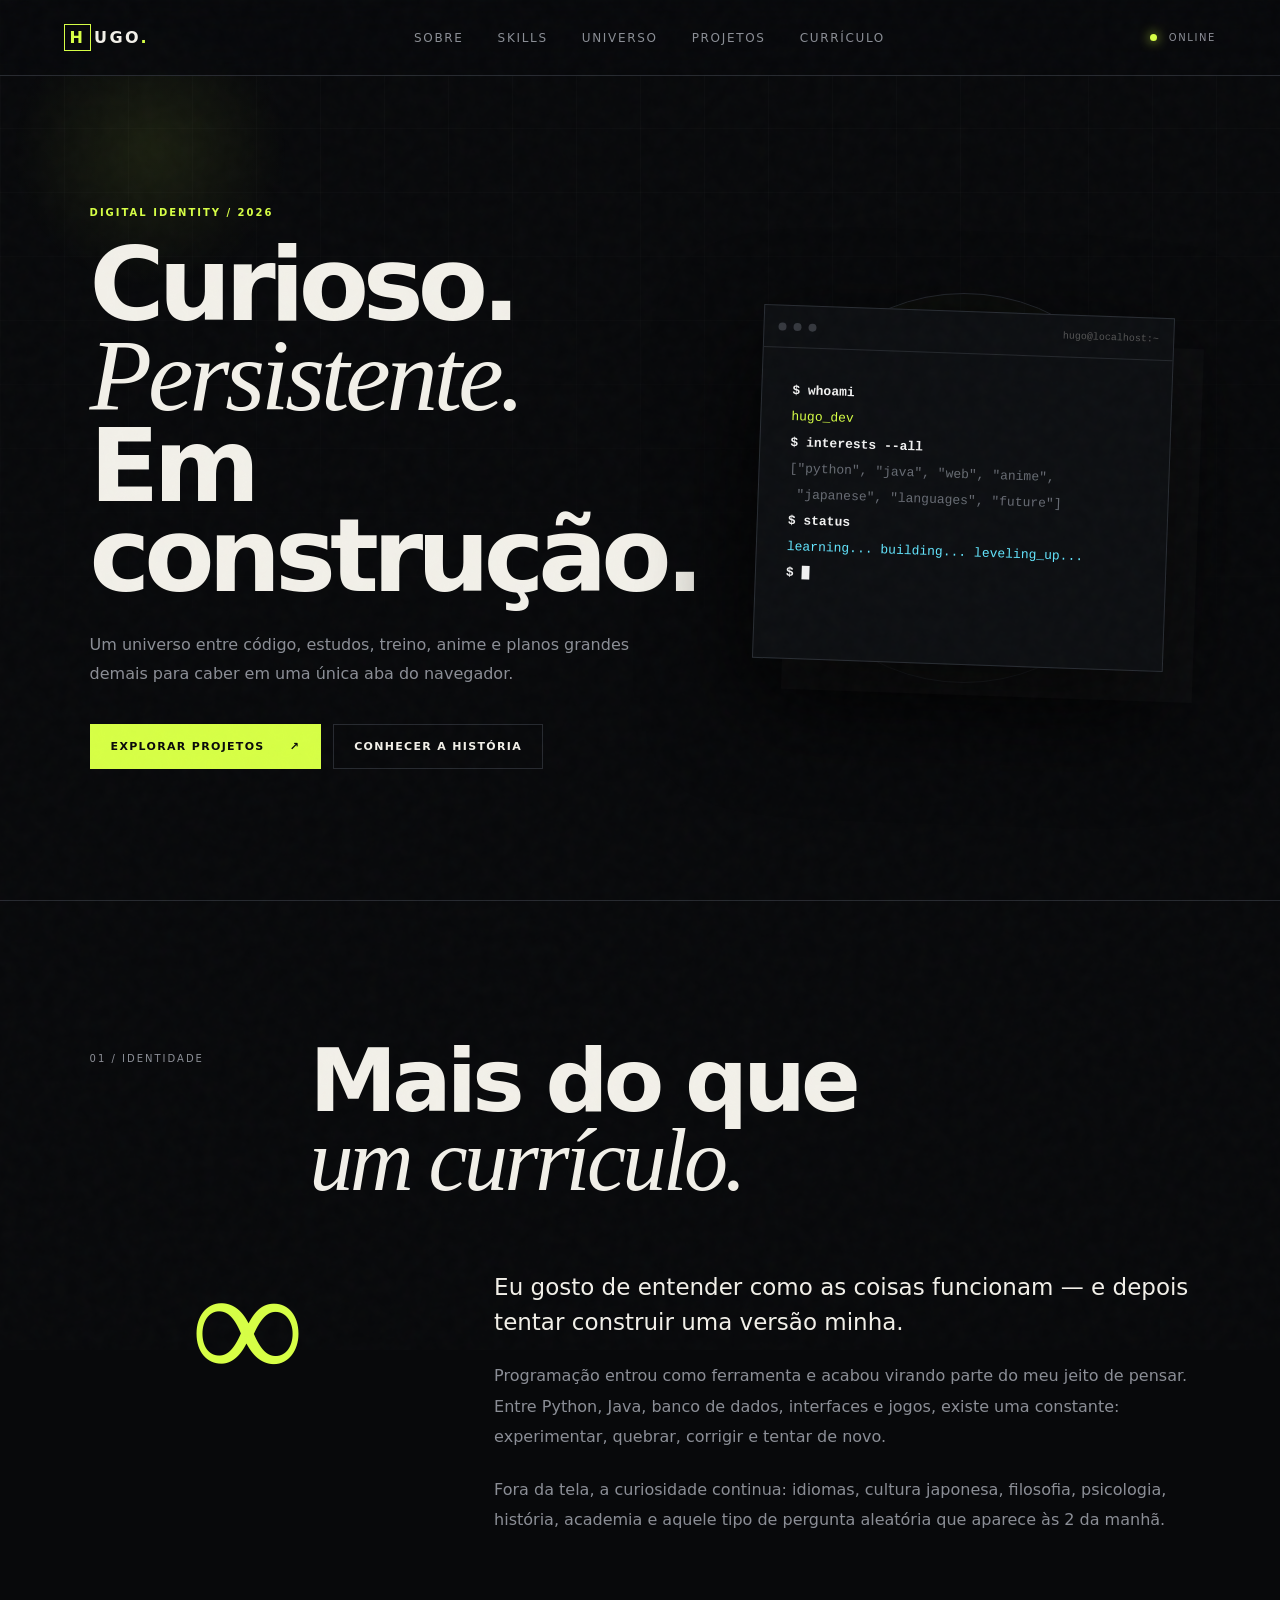
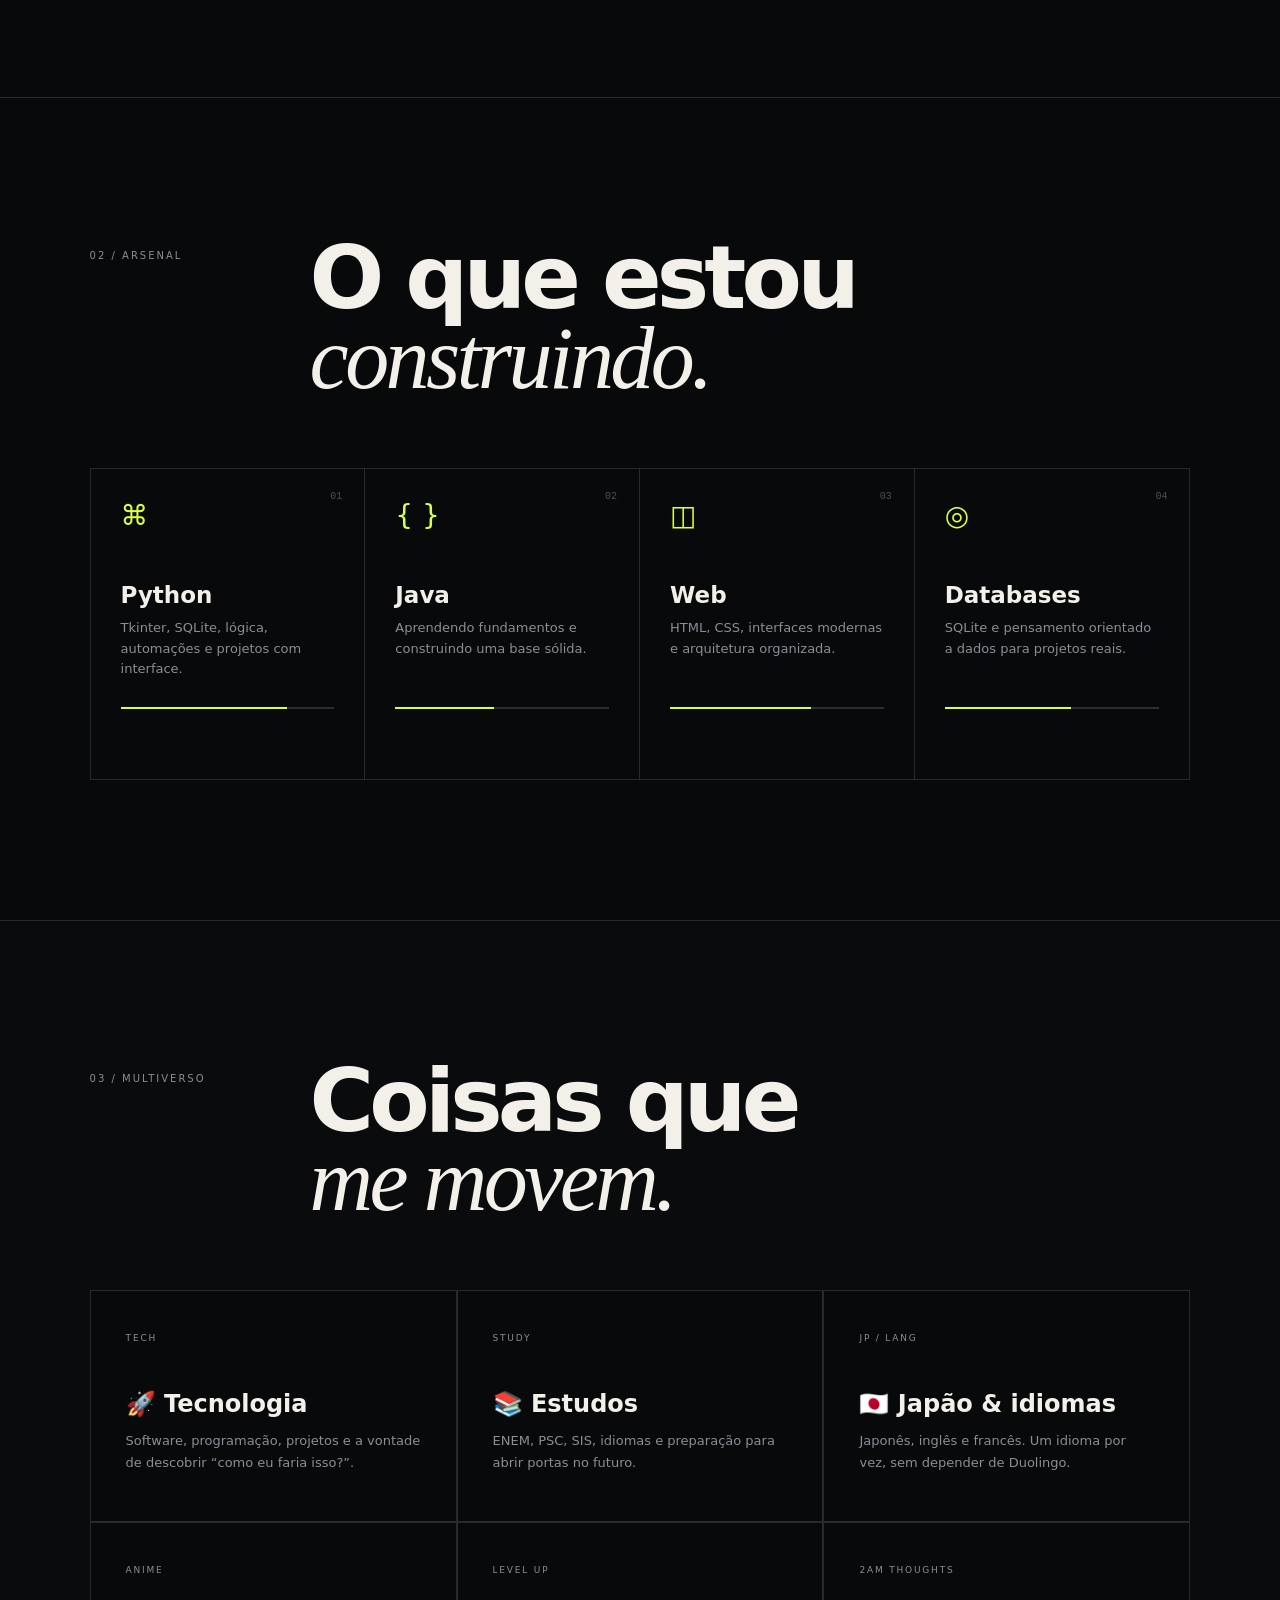
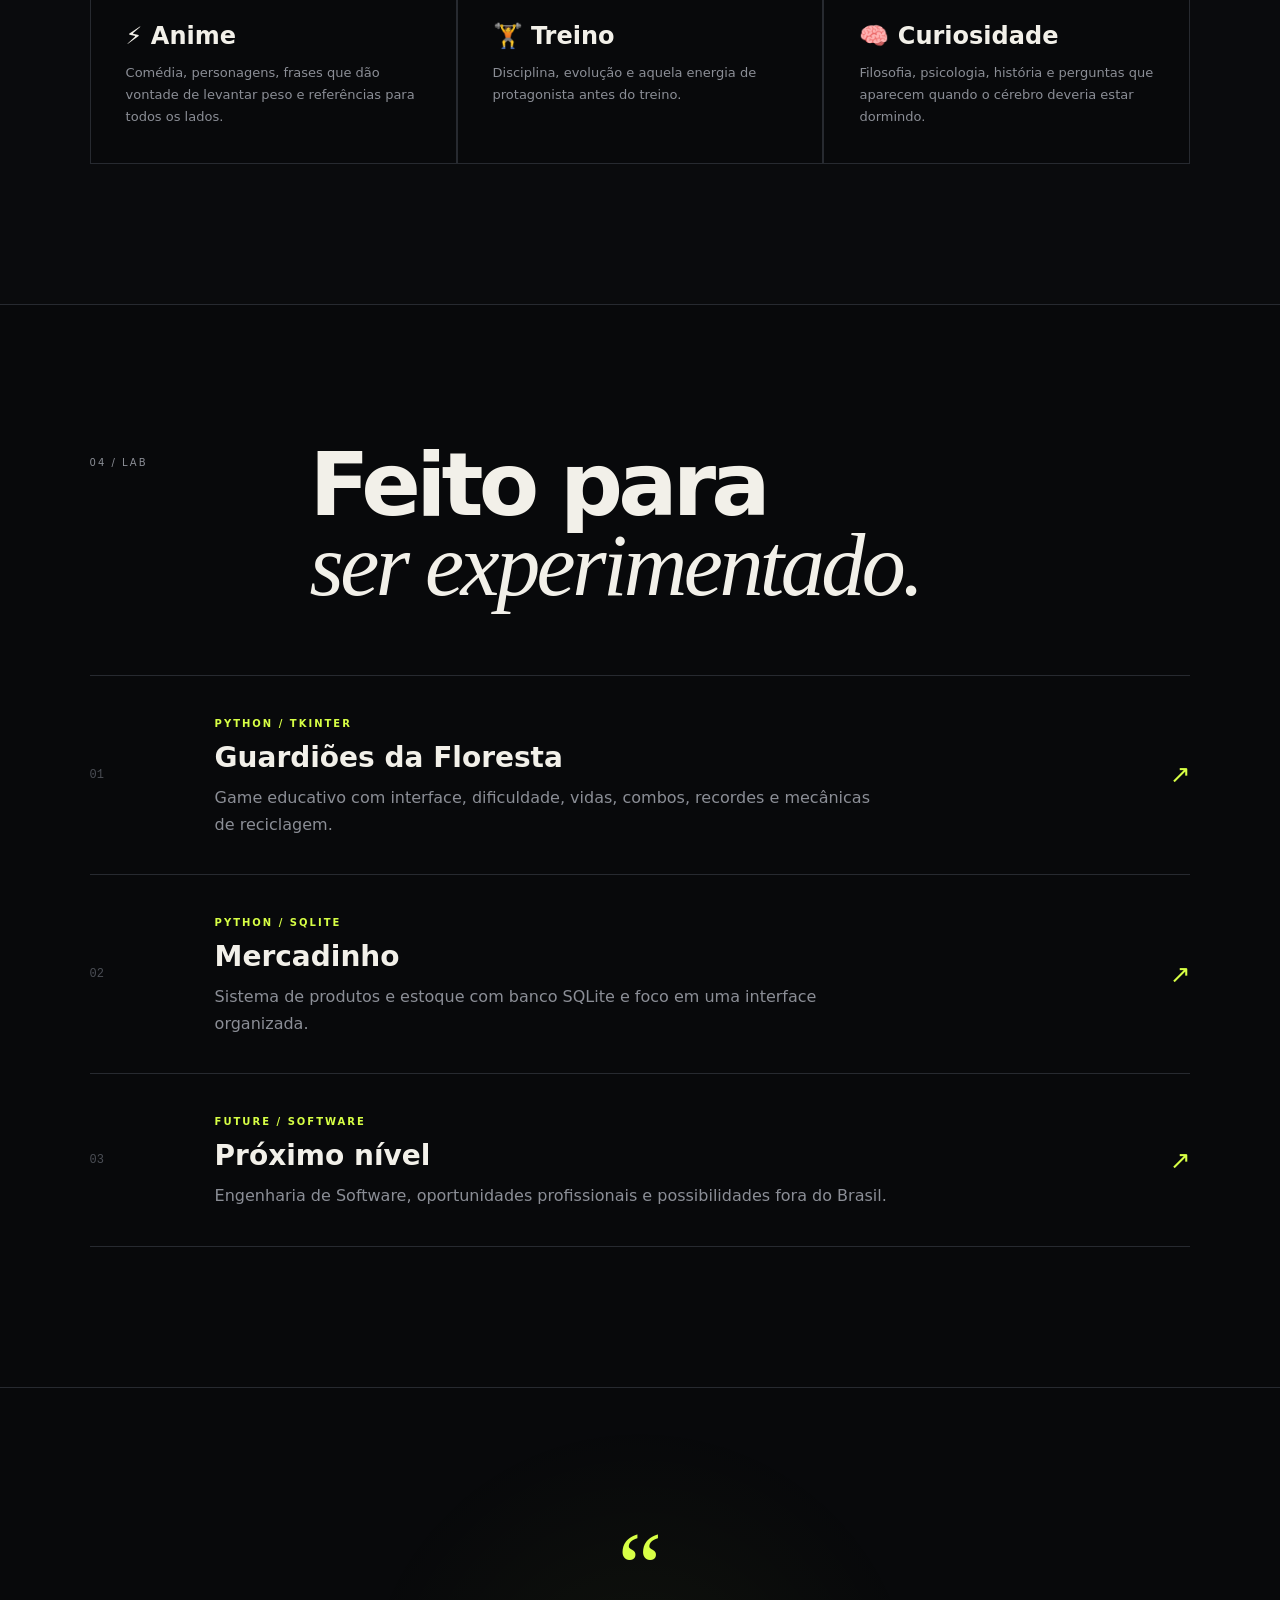
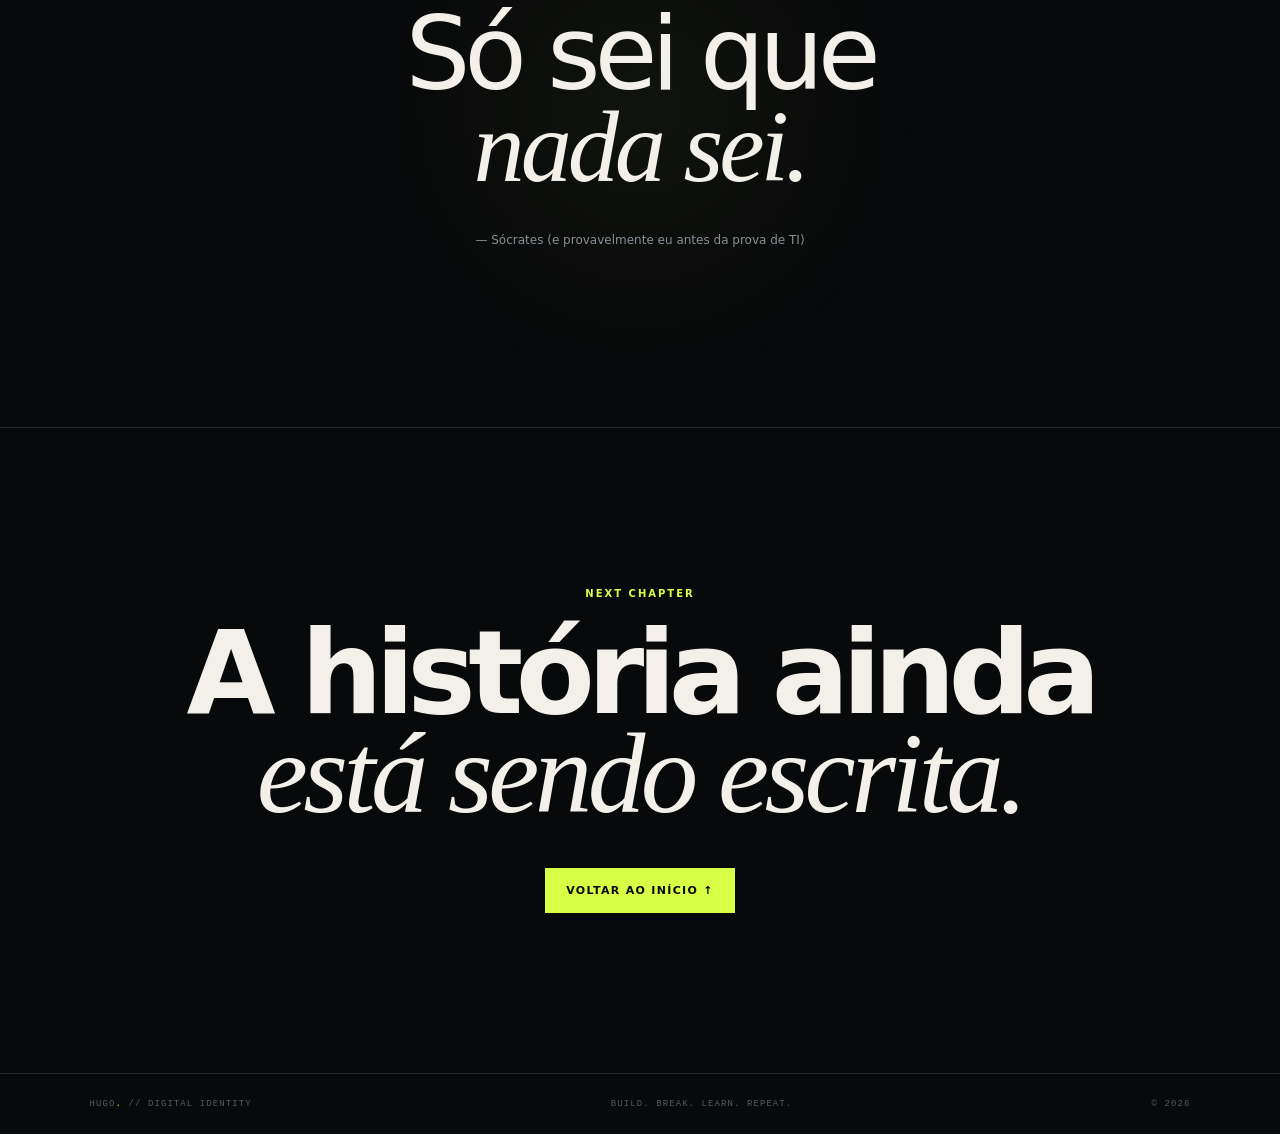
==== index.html @ a8175e3c "Primeiro commit" ====
<!DOCTYPE html>
<html lang="pt-BR">
<head>
  <meta charset="UTF-8">
  <meta name="viewport" content="width=device-width, initial-scale=1.0">
  <meta name="description" content="Portfólio pessoal de Hugo — tecnologia, estudos, programação, anime, academia e planos para o futuro.">
  <title>HUGO // Digital Identity</title>
  <link rel="stylesheet" href="style.css">
</head>
<body>
  <div class="noise"></div>
  <div class="cursor-glow"></div>

  <header class="nav">
    <a class="brand" href="#inicio"><span>H</span>UGO<span class="dot">.</span></a>
<nav>
    <a href="paginas/sobre.html">Sobre</a>
    <a href="#skills">Skills</a>
    <a href="#universo">Universo</a>
    <a href="paginas/projetos.html">Projetos</a>
    <a href="paginas/curriculo.html">Currículo</a>
</nav>
    <a class="nav-status" href="paginas/contato.html">
    <i></i> ONLINE
</a>
  </header>

  <main>
    <section id="inicio" class="hero">
      <div class="hero-copy reveal">
        <p class="eyebrow">DIGITAL IDENTITY / 2026</p>
        <h1>Curioso.<br><em>Persistente.</em><br>Em construção.</h1>
        <p class="hero-text">
          Um universo entre código, estudos, treino, anime e planos grandes demais
          para caber em uma única aba do navegador.
        </p>
        <div class="hero-actions">
          <a class="btn primary" href="#projetos">Explorar projetos <span>↗</span></a>
          <a class="btn ghost" href="#sobre">Conhecer a história</a>
        </div>
      </div>

      <div class="hero-card reveal">
        <div class="terminal">
          <div class="terminal-top"><span></span><span></span><span></span><small>hugo@localhost:~</small></div>
          <div class="terminal-body">
            <p><b>$ whoami</b></p>
            <p class="green">hugo_dev</p>
            <p><b>$ interests --all</b></p>
            <p class="muted">["python", "java", "web", "anime",</p>
            <p class="muted">&nbsp;"japanese", "languages", "future"]</p>
            <p><b>$ status</b></p>
            <p class="cyan">learning... building... leveling_up...</p>
            <p><b>$ █</b></p>
          </div>
        </div>
        <div class="orb"></div>
      </div>
    </section>

    <section id="sobre" class="section about">
      <div class="section-head">
        <span>01 / IDENTIDADE</span>
        <h2>Mais do que<br><em>um currículo.</em></h2>
      </div>
      <div class="about-grid">
        <div class="big-number">∞</div>
        <div>
          <p class="lead">Eu gosto de entender como as coisas funcionam — e depois tentar construir uma versão minha.</p>
          <p>Programação entrou como ferramenta e acabou virando parte do meu jeito de pensar. Entre Python, Java, banco de dados, interfaces e jogos, existe uma constante: experimentar, quebrar, corrigir e tentar de novo.</p>
          <p>Fora da tela, a curiosidade continua: idiomas, cultura japonesa, filosofia, psicologia, história, academia e aquele tipo de pergunta aleatória que aparece às 2 da manhã.</p>
        </div>
      </div>
    </section>

    <section id="skills" class="section">
      <div class="section-head">
        <span>02 / ARSENAL</span>
        <h2>O que estou<br><em>construindo.</em></h2>
      </div>
      <div class="skills-grid">
        <article class="skill-card featured"><span class="num">01</span><div class="icon">⌘</div><h3>Python</h3><p>Tkinter, SQLite, lógica, automações e projetos com interface.</p><div class="bar"><i style="width:78%"></i></div></article>
        <article class="skill-card"><span class="num">02</span><div class="icon">{ }</div><h3>Java</h3><p>Aprendendo fundamentos e construindo uma base sólida.</p><div class="bar"><i style="width:46%"></i></div></article>
        <article class="skill-card"><span class="num">03</span><div class="icon">◫</div><h3>Web</h3><p>HTML, CSS, interfaces modernas e arquitetura organizada.</p><div class="bar"><i style="width:66%"></i></div></article>
        <article class="skill-card"><span class="num">04</span><div class="icon">◎</div><h3>Databases</h3><p>SQLite e pensamento orientado a dados para projetos reais.</p><div class="bar"><i style="width:59%"></i></div></article>
      </div>
    </section>

    <section id="universo" class="section universe">
      <div class="section-head">
        <span>03 / MULTIVERSO</span>
        <h2>Coisas que<br><em>me movem.</em></h2>
      </div>
      <div class="universe-grid">
        <div class="universe-card tech"><span>TECH</span><h3>🚀 Tecnologia</h3><p>Software, programação, projetos e a vontade de descobrir “como eu faria isso?”.</p></div>
        <div class="universe-card study"><span>STUDY</span><h3>📚 Estudos</h3><p>ENEM, PSC, SIS, idiomas e preparação para abrir portas no futuro.</p></div>
        <div class="universe-card japan"><span>JP / LANG</span><h3>🇯🇵 Japão & idiomas</h3><p>Japonês, inglês e francês. Um idioma por vez, sem depender de Duolingo.</p></div>
        <div class="universe-card anime"><span>ANIME</span><h3>⚡ Anime</h3><p>Comédia, personagens, frases que dão vontade de levantar peso e referências para todos os lados.</p></div>
        <div class="universe-card gym"><span>LEVEL UP</span><h3>🏋️ Treino</h3><p>Disciplina, evolução e aquela energia de protagonista antes do treino.</p></div>
        <div class="universe-card mind"><span>2AM THOUGHTS</span><h3>🧠 Curiosidade</h3><p>Filosofia, psicologia, história e perguntas que aparecem quando o cérebro deveria estar dormindo.</p></div>
      </div>
    </section>

    <section id="projetos" class="section projects">
      <div class="section-head">
        <span>04 / LAB</span>
        <h2>Feito para<br><em>ser experimentado.</em></h2>
      </div>
      <div class="project-list">
        <article class="project">
          <div class="project-index">01</div>
          <div><span class="tag">PYTHON / TKINTER</span><h3>Guardiões da Floresta</h3><p>Game educativo com interface, dificuldade, vidas, combos, recordes e mecânicas de reciclagem.</p></div>
          <span class="arrow">↗</span>
        </article>
        <article class="project">
          <div class="project-index">02</div>
          <div><span class="tag">PYTHON / SQLITE</span><h3>Mercadinho</h3><p>Sistema de produtos e estoque com banco SQLite e foco em uma interface organizada.</p></div>
          <span class="arrow">↗</span>
        </article>
        <article class="project">
          <div class="project-index">03</div>
          <div><span class="tag">FUTURE / SOFTWARE</span><h3>Próximo nível</h3><p>Engenharia de Software, oportunidades profissionais e possibilidades fora do Brasil.</p></div>
          <span class="arrow">↗</span>
        </article>
      </div>
    </section>

    <section class="quote-section">
      <div class="quote-mark">“</div>
      <blockquote>Só sei que<br><em>nada sei.</em></blockquote>
      <p>— Sócrates (e provavelmente eu antes da prova de TI)</p>
    </section>

    <section id="contato" class="cta">
      <p class="eyebrow">NEXT CHAPTER</p>
      <h2>A história ainda<br><em>está sendo escrita.</em></h2>
      <a class="btn primary" href="#inicio">Voltar ao início ↑</a>
    </section>
  </main>

  <footer>
    <span>HUGO<span class="dot">.</span> // DIGITAL IDENTITY</span>
    <span>BUILD. BREAK. LEARN. REPEAT.</span>
    <span>© 2026</span>
  </footer>

  <script>
    const glow = document.querySelector('.cursor-glow');
    window.addEventListener('pointermove', e => {
      glow.style.transform = `translate(${e.clientX - 150}px, ${e.clientY - 150}px)`;
    });

    const observer = new IntersectionObserver(entries => {
      entries.forEach(entry => {
        if (entry.isIntersecting) entry.target.classList.add('visible');
      });
    }, { threshold: .12 });

    document.querySelectorAll('.reveal, .section, .project, .skill-card, .universe-card').forEach(el => observer.observe(el));
  </script>
</body>
</html>
---- style.css ----
:root{
  --bg:#08090b; --panel:#101216; --text:#f2f0e9; --muted:#8b8e96;
  --line:#272a30; --accent:#d7ff45; --cyan:#63e6ff;
  --serif:Georgia,"Times New Roman",serif; --sans:Inter,ui-sans-serif,system-ui,-apple-system,BlinkMacSystemFont,"Segoe UI",sans-serif;
}
*{box-sizing:border-box;margin:0;padding:0}
html{scroll-behavior:smooth}
body{background:var(--bg);color:var(--text);font-family:var(--sans);overflow-x:hidden}
body:before{content:"";position:fixed;inset:0;pointer-events:none;background-image:linear-gradient(rgba(255,255,255,.025) 1px,transparent 1px),linear-gradient(90deg,rgba(255,255,255,.025) 1px,transparent 1px);background-size:64px 64px;mask-image:linear-gradient(to bottom,black,transparent 90%);z-index:-2}
.noise{position:fixed;inset:-50%;opacity:.035;z-index:20;pointer-events:none;background-image:url("data:image/svg+xml,%3Csvg viewBox='0 0 180 180' xmlns='http://www.w3.org/2000/svg'%3E%3Cfilter id='n'%3E%3CfeTurbulence type='fractalNoise' baseFrequency='.8' numOctaves='4' stitchTiles='stitch'/%3E%3C/filter%3E%3Crect width='100%25' height='100%25' filter='url(%23n)' opacity='.7'/%3E%3C/svg%3E")}
.cursor-glow{position:fixed;width:300px;height:300px;border-radius:50%;background:radial-gradient(circle,rgba(215,255,69,.09),transparent 65%);pointer-events:none;z-index:-1;transition:transform .12s ease}
.nav{height:76px;border-bottom:1px solid var(--line);display:flex;align-items:center;justify-content:space-between;padding:0 clamp(24px,5vw,80px);position:sticky;top:0;background:rgba(8,9,11,.82);backdrop-filter:blur(18px);z-index:10}
.brand{color:var(--text);font-weight:900;letter-spacing:.15em;text-decoration:none}.brand span:first-child{display:inline-grid;place-items:center;width:27px;height:27px;border:1px solid var(--accent);color:var(--accent);margin-right:3px}.dot{color:var(--accent)}
.nav nav{display:flex;gap:34px}.nav nav a{color:var(--muted);text-decoration:none;font-size:12px;text-transform:uppercase;letter-spacing:.14em;transition:.2s}.nav nav a:hover{color:var(--text)}
.nav-status{color:var(--muted);font-size:10px;letter-spacing:.16em;text-decoration:none}.nav-status i{display:inline-block;width:7px;height:7px;border-radius:50%;background:var(--accent);margin-right:7px;box-shadow:0 0 12px var(--accent)}
.hero{min-height:calc(100vh - 76px);display:grid;grid-template-columns:1.05fr .95fr;align-items:center;gap:60px;padding:80px clamp(24px,7vw,120px);position:relative}
.eyebrow,.tag{font-size:10px;letter-spacing:.2em;color:var(--accent);font-weight:800}
.hero h1{font-size:clamp(56px,8vw,112px);line-height:.88;letter-spacing:-.06em;margin:22px 0 30px;font-weight:800}.hero h1 em,h2 em,blockquote em{font-family:var(--serif);font-weight:400;letter-spacing:-.04em}
.hero-text{max-width:540px;color:var(--muted);line-height:1.8;font-size:16px}
.hero-actions{display:flex;gap:12px;margin-top:35px;flex-wrap:wrap}
.btn{display:inline-flex;align-items:center;gap:25px;text-decoration:none;padding:15px 20px;border:1px solid var(--line);font-size:11px;text-transform:uppercase;letter-spacing:.12em;font-weight:800;transition:.25s}.btn.primary{background:var(--accent);border-color:var(--accent);color:#090a0a}.btn.primary:hover{transform:translateY(-3px);box-shadow:0 10px 35px rgba(215,255,69,.15)}.btn.ghost{color:var(--text)}.btn.ghost:hover{border-color:#555}
.hero-card{height:520px;position:relative;display:grid;place-items:center}.terminal{width:min(100%,520px);background:#0d0f12;border:1px solid #292d33;box-shadow:30px 30px 0 rgba(255,255,255,.02),0 40px 100px #000;transform:rotate(2deg);z-index:2}.terminal-top{height:42px;border-bottom:1px solid #25282d;display:flex;align-items:center;gap:7px;padding:0 14px}.terminal-top span{width:8px;height:8px;border-radius:50%;background:#35383e}.terminal-top small{margin-left:auto;color:#555;font:10px monospace}.terminal-body{padding:30px;font:13px/2 monospace;min-height:310px}.terminal-body b{color:#f1f1f1}.green{color:var(--accent)}.cyan{color:var(--cyan)}.muted{color:#676b73}.orb{position:absolute;width:390px;height:390px;border-radius:50%;border:1px solid #272b31;box-shadow:inset 0 0 100px rgba(215,255,69,.035);background:radial-gradient(circle at 35% 30%,rgba(215,255,69,.11),transparent 30%,rgba(255,255,255,.01) 65%,transparent 66%)}
.section{padding:140px clamp(24px,7vw,120px);border-top:1px solid var(--line)}
.section-head{display:grid;grid-template-columns:180px 1fr;gap:40px;margin-bottom:70px}.section-head>span{font-size:10px;letter-spacing:.2em;color:var(--muted);padding-top:12px}.section h2{font-size:clamp(48px,7vw,88px);line-height:.9;letter-spacing:-.055em}
.about-grid{display:grid;grid-template-columns:.35fr 1fr;gap:60px;max-width:1000px;margin-left:auto}.big-number{font-size:160px;line-height:.7;color:var(--accent);font-family:var(--serif)}.about-grid p{color:var(--muted);line-height:1.9;margin-bottom:22px;max-width:700px}.about-grid .lead{font-size:23px;line-height:1.5;color:var(--text)}
.skills-grid{display:grid;grid-template-columns:repeat(4,1fr);border:1px solid var(--line)}.skill-card{padding:30px;border-right:1px solid var(--line);min-height:310px;position:relative;transition:.3s}.skill-card:last-child{border-right:0}.skill-card:hover{background:#0d0f12;transform:translateY(-6px)}.num{position:absolute;right:22px;top:22px;color:#4c4f55;font:10px monospace}.icon{font-size:28px;color:var(--accent);margin-bottom:50px}.skill-card h3{font-size:23px;margin-bottom:10px}.skill-card p{font-size:13px;line-height:1.6;color:var(--muted);min-height:64px}.bar{height:2px;background:#2b2e34;margin-top:25px}.bar i{display:block;height:100%;background:var(--accent)}
.universe{background:#0a0b0d}.universe-grid{display:grid;grid-template-columns:repeat(3,1fr);gap:2px;background:var(--line);border:1px solid var(--line)}.universe-card{background:var(--bg);padding:35px;min-height:230px;transition:.3s}.universe-card:hover{background:#111318}.universe-card span{font-size:9px;letter-spacing:.2em;color:var(--muted)}.universe-card h3{font-size:24px;margin:45px 0 12px}.universe-card p{color:var(--muted);line-height:1.7;font-size:13px}
.project-list{border-top:1px solid var(--line)}.project{display:grid;grid-template-columns:90px 1fr 60px;gap:35px;align-items:center;padding:36px 0;border-bottom:1px solid var(--line);transition:.25s}.project:hover{padding-left:15px;background:linear-gradient(90deg,rgba(215,255,69,.035),transparent)}.project-index{color:#4b4e55;font:12px monospace}.project h3{font-size:28px;margin:10px 0}.project p{color:var(--muted);max-width:680px;line-height:1.7}.arrow{font-size:25px;color:var(--accent);text-align:right}
.quote-section{padding:180px 24px;text-align:center;border-top:1px solid var(--line);background:radial-gradient(circle at center,rgba(215,255,69,.045),transparent 40%)}.quote-mark{font:100px/0 var(--serif);color:var(--accent)}blockquote{font-size:clamp(50px,8vw,105px);line-height:.9;letter-spacing:-.06em;margin:40px 0} .quote-section p{color:var(--muted);font-size:12px}
.cta{padding:160px 24px;text-align:center;border-top:1px solid var(--line)}.cta h2{font-size:clamp(55px,9vw,125px);line-height:.86;letter-spacing:-.065em;margin:25px 0 45px}
footer{border-top:1px solid var(--line);padding:25px clamp(24px,7vw,120px);display:flex;justify-content:space-between;color:#55585e;font:9px monospace;letter-spacing:.12em}
.reveal,.section,.project,.skill-card,.universe-card{opacity:0;transform:translateY(24px);transition:opacity .7s ease,transform .7s ease}.visible{opacity:1;transform:none}
@media(max-width:900px){.nav nav{display:none}.hero{grid-template-columns:1fr;padding-top:60px}.hero-card{height:390px}.skills-grid{grid-template-columns:1fr 1fr}.skill-card:nth-child(2){border-right:0}.skill-card:nth-child(-n+2){border-bottom:1px solid var(--line)}.universe-grid{grid-template-columns:1fr 1fr}.section-head{grid-template-columns:1fr;gap:15px}.about-grid{grid-template-columns:1fr}.big-number{display:none}}
@media(max-width:600px){.hero h1{font-size:58px}.hero-card{height:300px}.terminal{transform:rotate(0);font-size:11px}.orb{width:260px;height:260px}.skills-grid,.universe-grid{grid-template-columns:1fr}.skill-card{border-right:0!important;border-bottom:1px solid var(--line)}.skill-card:last-child{border-bottom:0}.project{grid-template-columns:35px 1fr 25px;gap:10px}.project h3{font-size:21px}.project p{font-size:12px}.quote-section{padding:120px 20px}footer{gap:12px;flex-direction:column}}
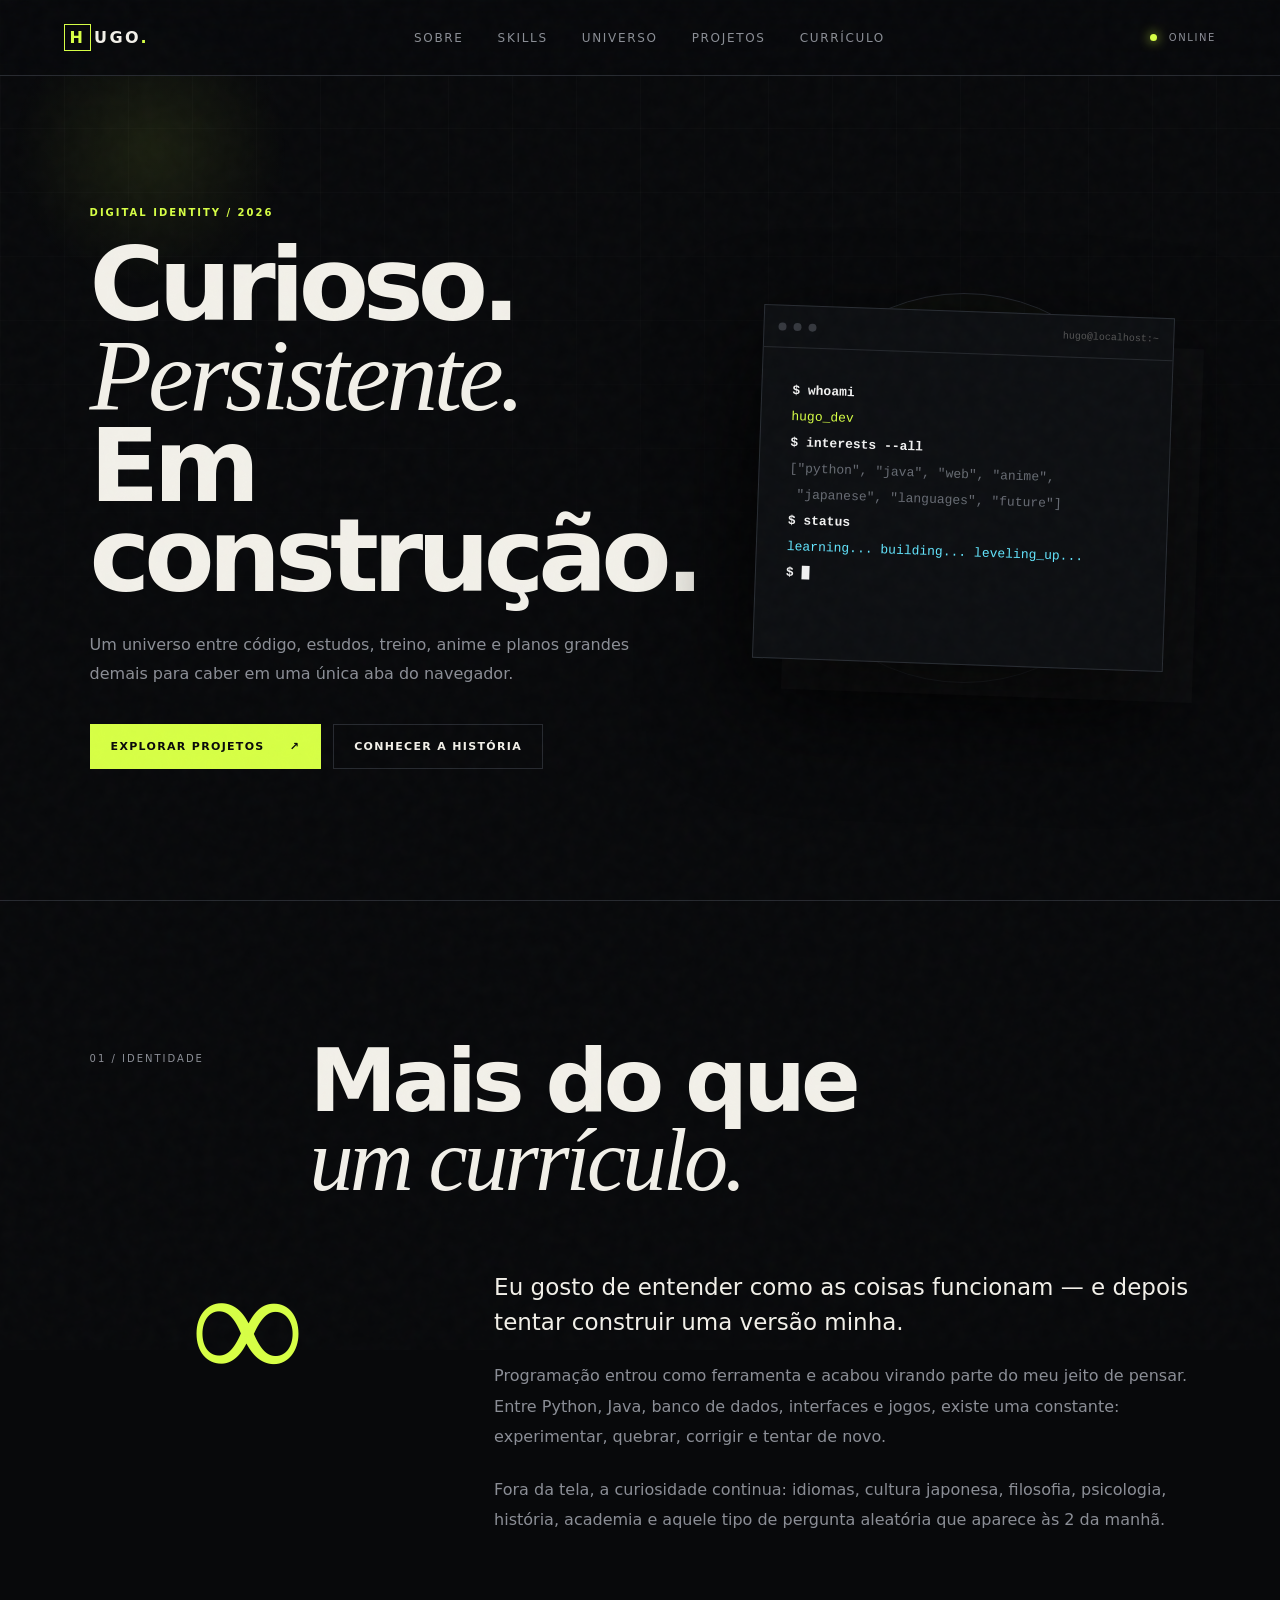
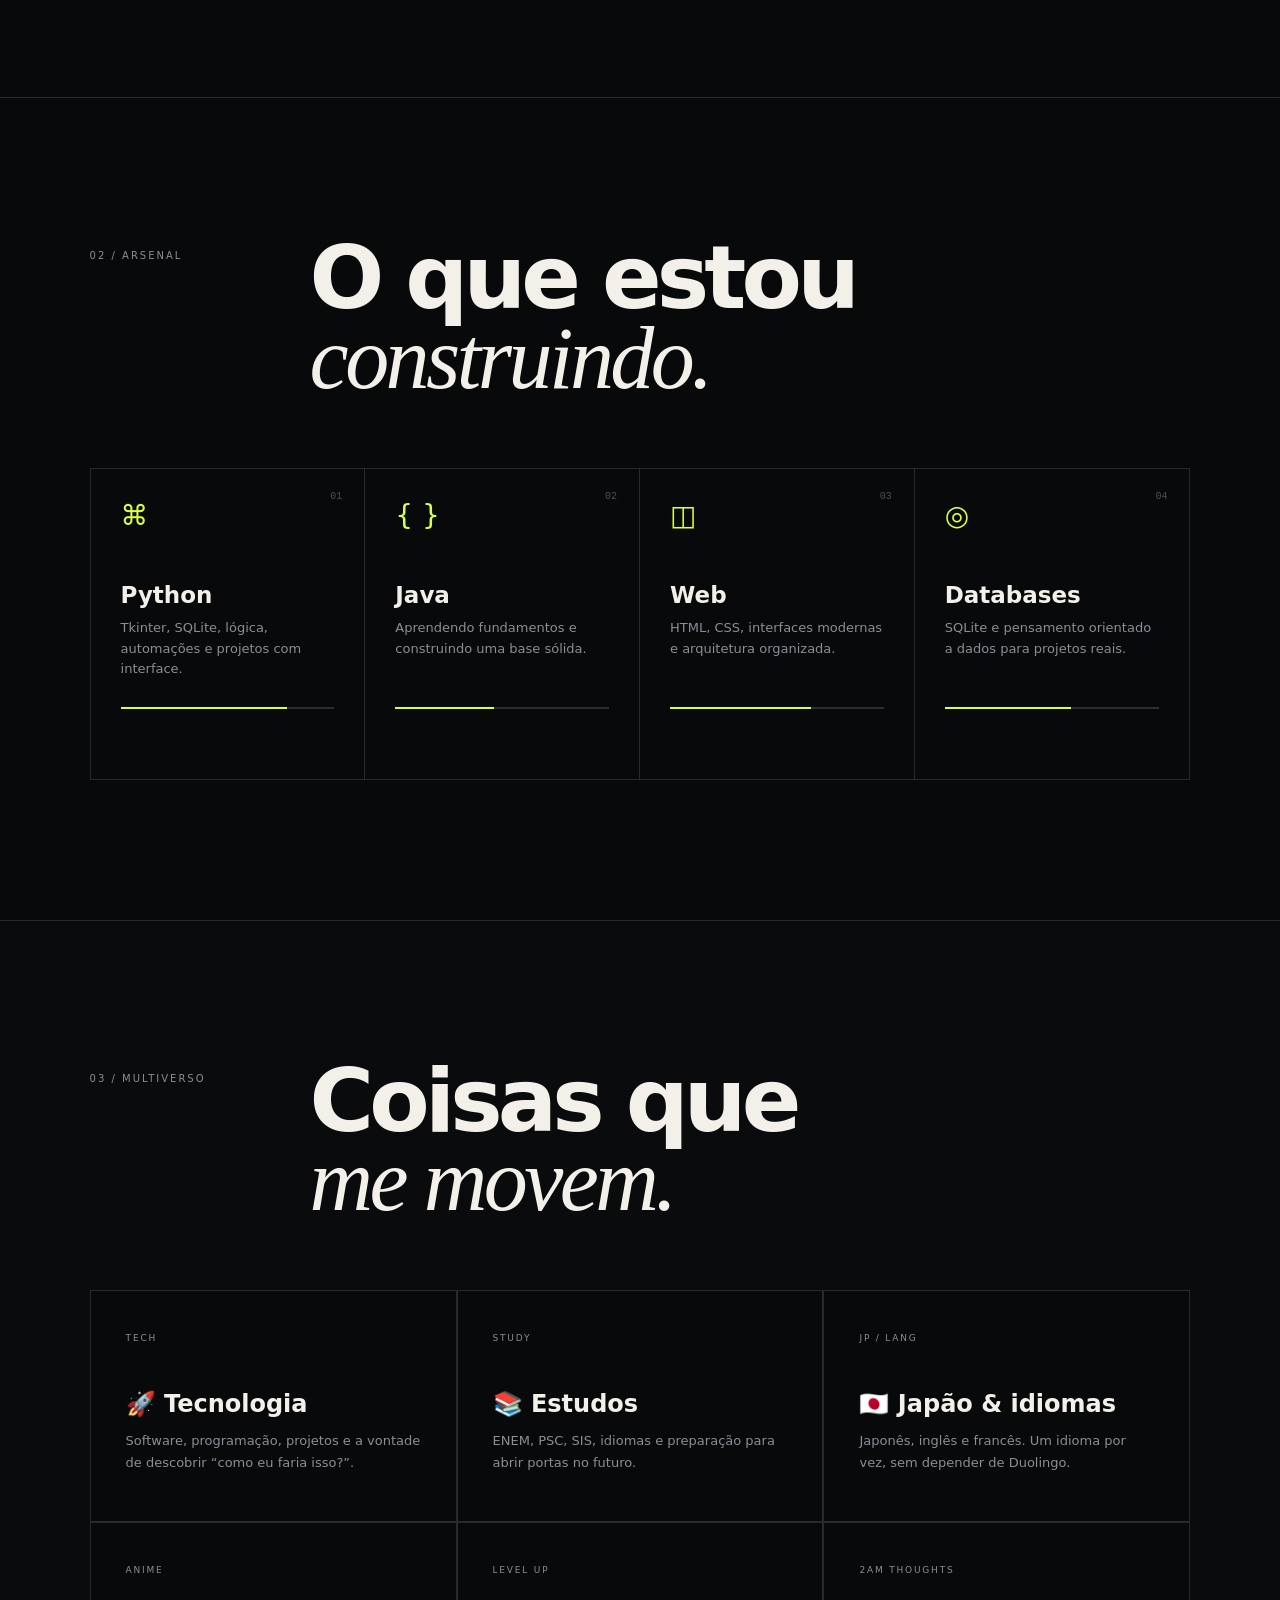
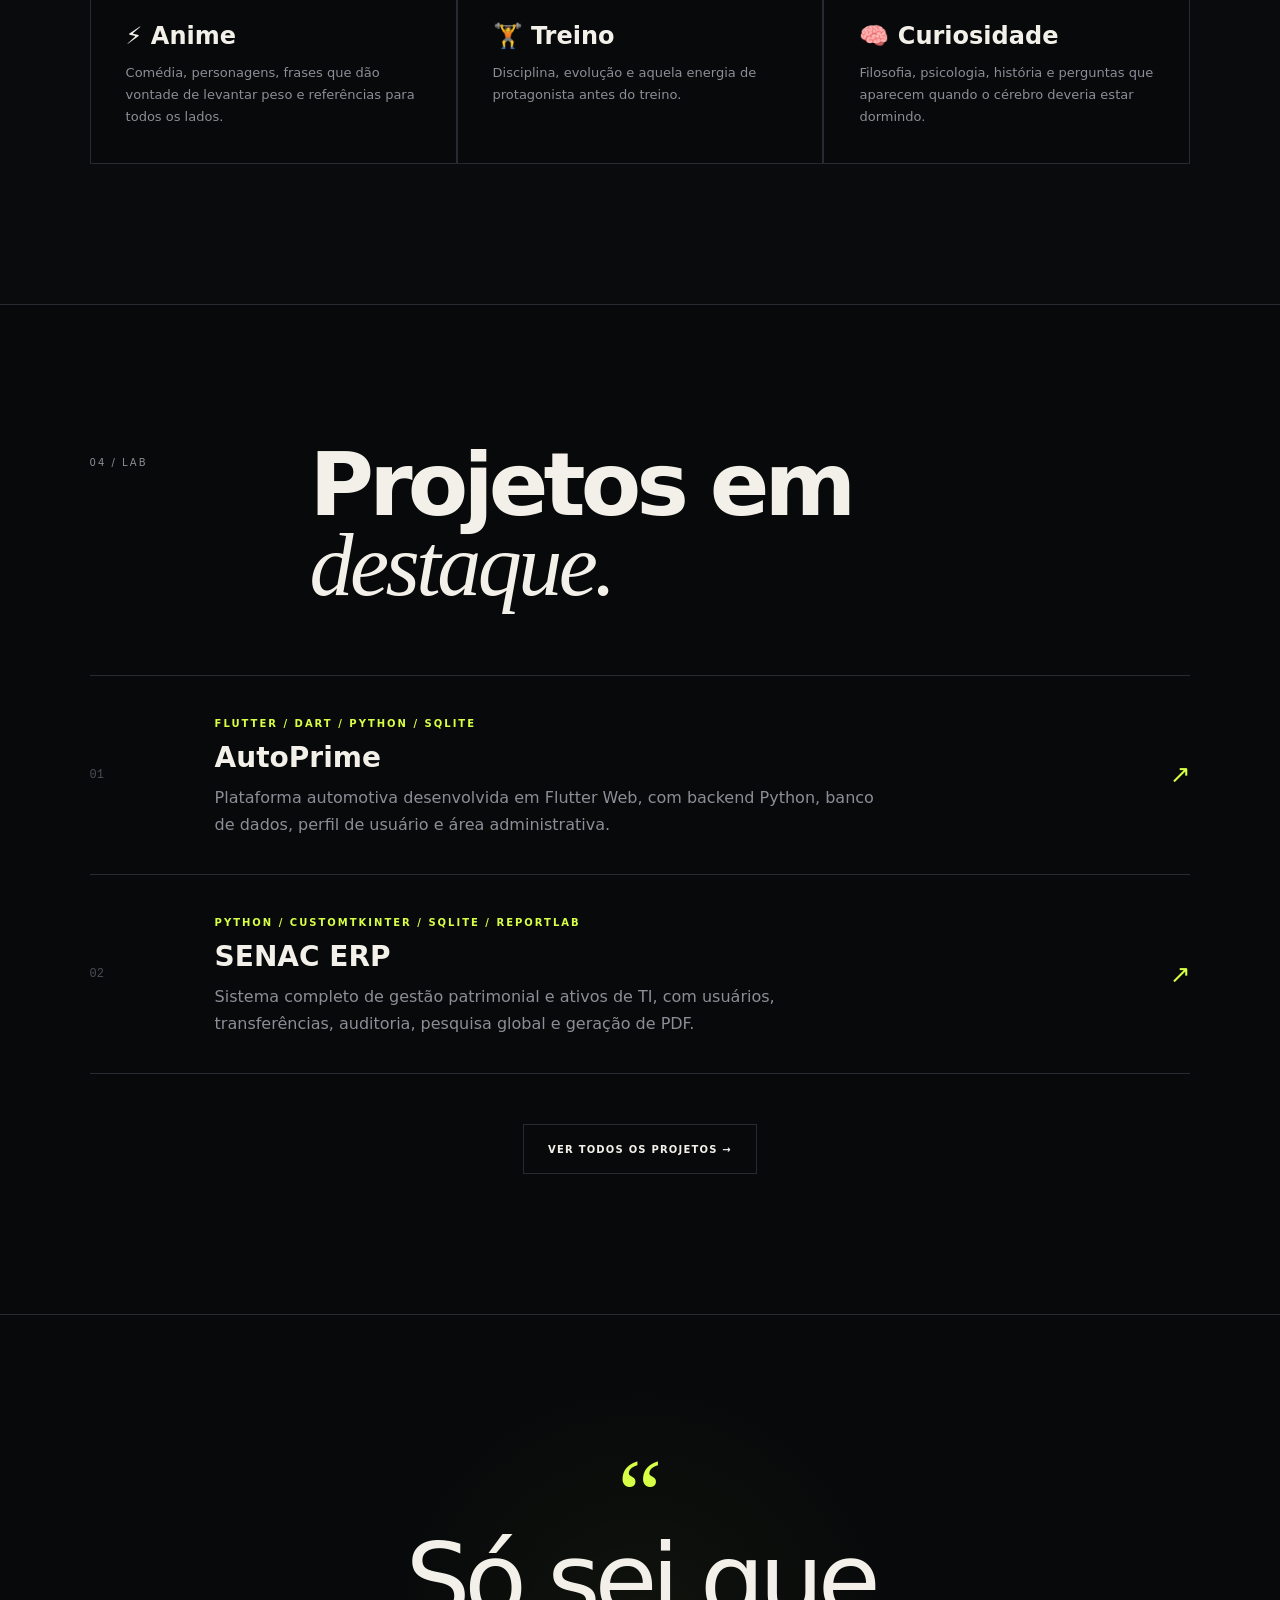
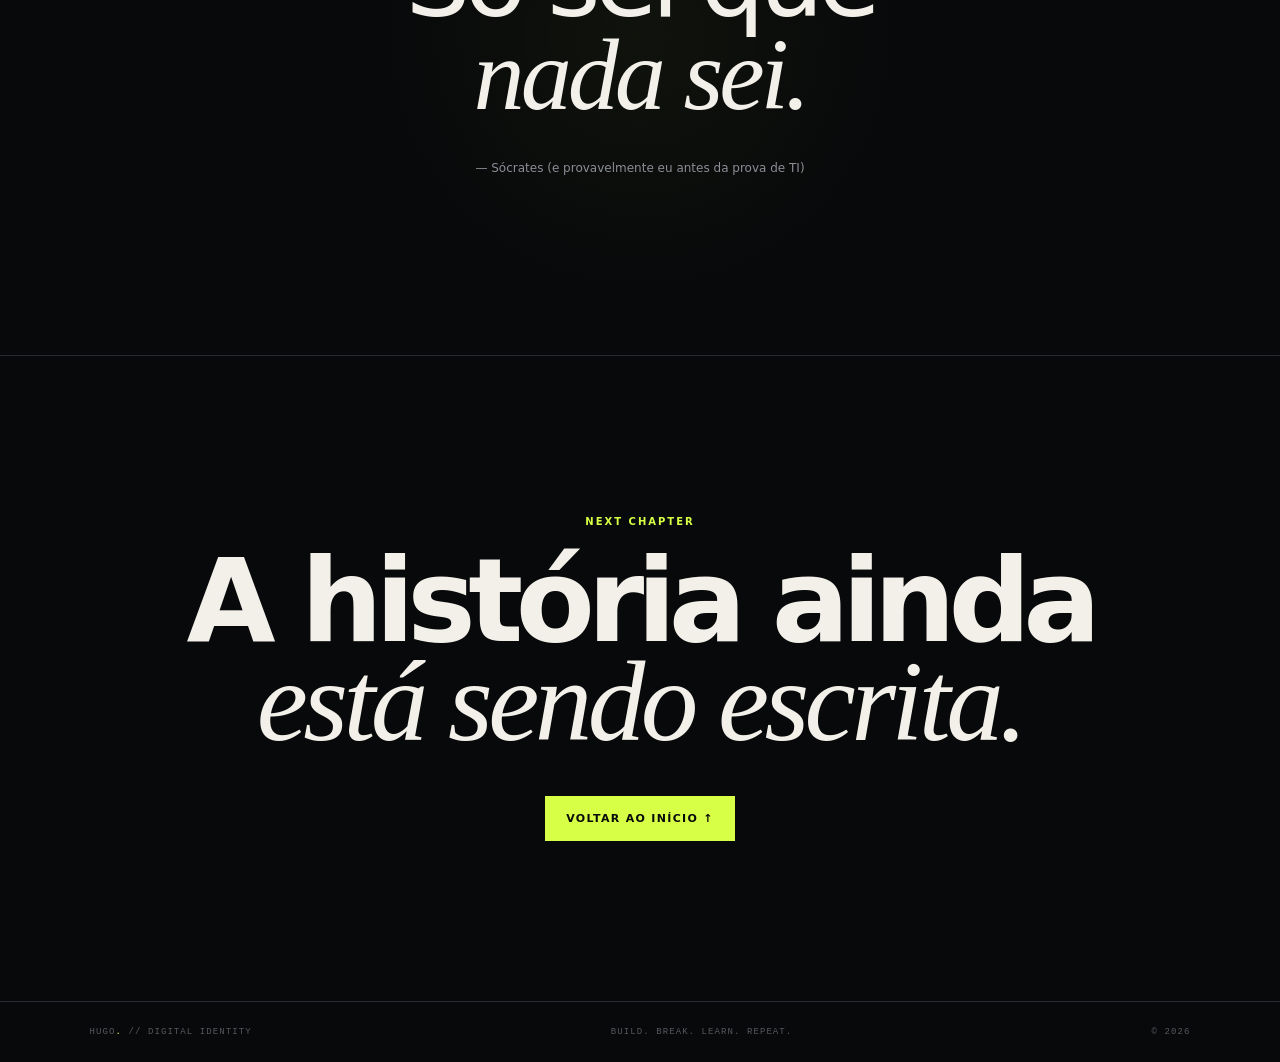
==== commit dfca5135: "tela inicial correta" ====
--- a/index.html
+++ b/index.html
@@ -101,30 +101,119 @@
       </div>
     </section>
 
-    <section id="projetos" class="section projects">
-      <div class="section-head">
-        <span>04 / LAB</span>
-        <h2>Feito para<br><em>ser experimentado.</em></h2>
-      </div>
-      <div class="project-list">
-        <article class="project">
-          <div class="project-index">01</div>
-          <div><span class="tag">PYTHON / TKINTER</span><h3>Guardiões da Floresta</h3><p>Game educativo com interface, dificuldade, vidas, combos, recordes e mecânicas de reciclagem.</p></div>
-          <span class="arrow">↗</span>
-        </article>
-        <article class="project">
-          <div class="project-index">02</div>
-          <div><span class="tag">PYTHON / SQLITE</span><h3>Mercadinho</h3><p>Sistema de produtos e estoque com banco SQLite e foco em uma interface organizada.</p></div>
-          <span class="arrow">↗</span>
-        </article>
-        <article class="project">
-          <div class="project-index">03</div>
-          <div><span class="tag">FUTURE / SOFTWARE</span><h3>Próximo nível</h3><p>Engenharia de Software, oportunidades profissionais e possibilidades fora do Brasil.</p></div>
-          <span class="arrow">↗</span>
-        </article>
-      </div>
-    </section>
-
+<section id="projetos" class="section projects">
+
+    <div class="section-head">
+
+        <span>
+            04 / LAB
+        </span>
+
+        <h2>
+            Projetos em
+            <br>
+            <em>destaque.</em>
+        </h2>
+
+    </div>
+
+
+    <div class="project-list">
+
+
+        <a
+            href="projetos/autoprime.html"
+            class="project"
+        >
+
+            <div class="project-index">
+                01
+            </div>
+
+
+            <div>
+
+                <span class="tag">
+                    FLUTTER / DART / PYTHON / SQLITE
+                </span>
+
+
+                <h3>
+                    AutoPrime
+                </h3>
+
+
+                <p>
+                    Plataforma automotiva desenvolvida em
+                    Flutter Web, com backend Python,
+                    banco de dados, perfil de usuário
+                    e área administrativa.
+                </p>
+
+            </div>
+
+
+            <span class="arrow">
+                ↗
+            </span>
+
+        </a>
+
+        <a
+            href="projetos/senac-erp.html"
+            class="project"
+        >
+
+            <div class="project-index">
+                02
+            </div>
+
+
+            <div>
+
+                <span class="tag">
+                    PYTHON / CUSTOMTKINTER / SQLITE / REPORTLAB
+                </span>
+
+
+                <h3>
+                    SENAC ERP
+                </h3>
+
+
+                <p>
+                    Sistema completo de gestão patrimonial
+                    e ativos de TI, com usuários,
+                    transferências, auditoria,
+                    pesquisa global e geração de PDF.
+                </p>
+
+            </div>
+
+
+            <span class="arrow">
+                ↗
+            </span>
+
+        </a>
+
+
+    </div>
+
+
+
+<div class="projects-more">
+
+    <a
+        href="paginas/projetos.html"
+        class="btn ghost"
+    >
+        VER TODOS OS PROJETOS →
+    </a>
+
+</div>
+
+</section>
     <section class="quote-section">
       <div class="quote-mark">“</div>
       <blockquote>Só sei que<br><em>nada sei.</em></blockquote>
--- a/style.css
+++ b/style.css
@@ -32,3 +32,228 @@
 .reveal,.section,.project,.skill-card,.universe-card{opacity:0;transform:translateY(24px);transition:opacity .7s ease,transform .7s ease}.visible{opacity:1;transform:none}
 @media(max-width:900px){.nav nav{display:none}.hero{grid-template-columns:1fr;padding-top:60px}.hero-card{height:390px}.skills-grid{grid-template-columns:1fr 1fr}.skill-card:nth-child(2){border-right:0}.skill-card:nth-child(-n+2){border-bottom:1px solid var(--line)}.universe-grid{grid-template-columns:1fr 1fr}.section-head{grid-template-columns:1fr;gap:15px}.about-grid{grid-template-columns:1fr}.big-number{display:none}}
 @media(max-width:600px){.hero h1{font-size:58px}.hero-card{height:300px}.terminal{transform:rotate(0);font-size:11px}.orb{width:260px;height:260px}.skills-grid,.universe-grid{grid-template-columns:1fr}.skill-card{border-right:0!important;border-bottom:1px solid var(--line)}.skill-card:last-child{border-bottom:0}.project{grid-template-columns:35px 1fr 25px;gap:10px}.project h3{font-size:21px}.project p{font-size:12px}.quote-section{padding:120px 20px}footer{gap:12px;flex-direction:column}}
+/* ==================================================
+   PROJETOS EM DESTAQUE DA HOME
+================================================== */
+
+#projetos .project-list {
+    border-top: 1px solid var(--line);
+}
+
+
+#projetos a.project {
+    width: 100%;
+
+    display: grid;
+
+    grid-template-columns:
+        90px
+        1fr
+        60px;
+
+    gap: 35px;
+
+    align-items: center;
+
+    padding: 36px 0;
+
+    border-bottom: 1px solid var(--line);
+
+    color: var(--text);
+
+    text-decoration: none;
+
+    cursor: pointer;
+
+    transition:
+        padding-left .25s ease,
+        background .25s ease;
+}
+
+
+#projetos a.project:link,
+#projetos a.project:visited,
+#projetos a.project:hover,
+#projetos a.project:active {
+    color: var(--text);
+
+    text-decoration: none;
+}
+
+
+#projetos .project-index {
+    color: #4b4e55;
+
+    font: 12px monospace;
+}
+
+
+#projetos .project h3 {
+    margin: 10px 0;
+
+    color: var(--text);
+
+    font-size: 28px;
+
+    transition: color .25s ease;
+}
+
+
+#projetos .project p {
+    max-width: 680px;
+
+    margin: 0;
+
+    color: var(--muted);
+
+    line-height: 1.7;
+}
+
+
+#projetos .project .arrow {
+    color: var(--accent);
+
+    font-size: 25px;
+
+    text-align: right;
+
+    transition:
+        transform .25s ease;
+}
+
+
+#projetos .project:hover {
+    padding-left: 15px;
+
+    background:
+        linear-gradient(
+            90deg,
+            rgba(215, 255, 69, .035),
+            transparent
+        );
+}
+
+
+#projetos .project:hover h3 {
+    color: var(--accent);
+}
+
+
+#projetos .project:hover .arrow {
+    transform:
+        translate(
+            6px,
+            -6px
+        );
+}
+
+
+/* BOTÃO VER TODOS */
+
+.projects-more {
+    margin-top: 50px;
+
+    display: flex;
+
+    justify-content: center;
+}
+
+
+.projects-more .btn {
+    min-width: 230px;
+}
+
+
+@media (max-width: 600px) {
+
+    #projetos a.project {
+        grid-template-columns:
+            35px
+            1fr
+            25px;
+
+        gap: 12px;
+
+        padding:
+            28px
+            0;
+    }
+
+
+    #projetos .project h3 {
+        font-size: 21px;
+    }
+
+
+    #projetos .project p {
+        font-size: 12px;
+    }
+
+
+    #projetos .project:hover {
+        padding-left: 8px;
+    }
+
+
+    .projects-more .btn {
+        width: 100%;
+    }
+
+}
+/* ========================================
+   BOTÃO VER TODOS OS PROJETOS
+======================================== */
+
+.projects-more {
+    margin-top: 50px;
+
+    display: flex;
+    justify-content: center;
+}
+
+.projects-more .btn {
+    display: inline-flex;
+
+    align-items: center;
+    justify-content: center;
+
+    min-width: 230px;
+    min-height: 50px;
+
+    padding: 0 24px;
+
+    border: 1px solid var(--line);
+
+    background: transparent;
+
+    color: var(--text) !important;
+
+    text-decoration: none !important;
+
+    font-size: 10px;
+    font-weight: 800;
+
+    letter-spacing: .12em;
+
+    transition:
+        background .25s ease,
+        color .25s ease,
+        border-color .25s ease,
+        transform .25s ease;
+}
+
+.projects-more .btn:link,
+.projects-more .btn:visited {
+    color: var(--text) !important;
+    text-decoration: none !important;
+}
+
+.projects-more .btn:hover {
+    background: var(--accent);
+
+    border-color: var(--accent);
+
+    color: #08090b !important;
+
+    transform: translateY(-2px);
+}
